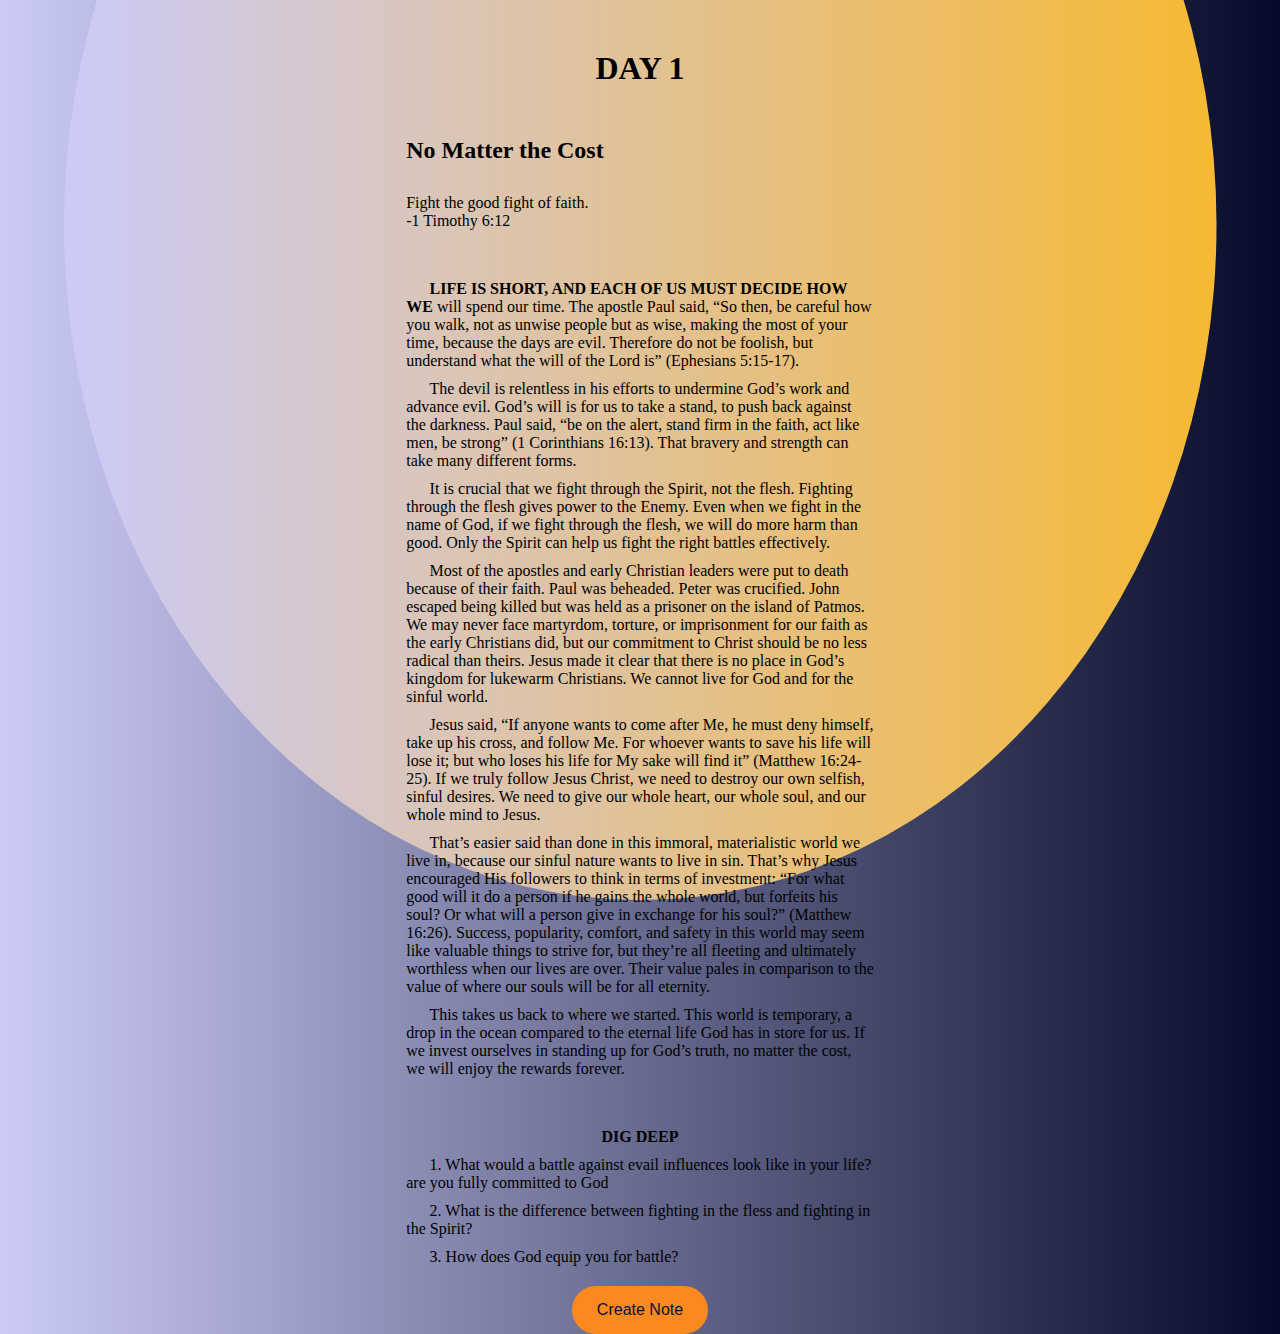
==== day1.html @ 7e3f67ee "restructure folder" ====
<!DOCTYPE html>
<html lang="en">
<head>
    <meta charset="UTF-8">
    <meta name="viewport" content="width=device-width, initial-scale=1.0">
    <link rel="stylesheet" href="style.css">
    <title>Day 1</title>
</head>
<body>
    <section>
      <div class="devotional">
        <h1 class="devo-days"> DAY 1</h1>
        <h2 class="devo-title">No Matter the Cost</h2>
        <p class="devo-verse"> Fight the good fight of faith.
          <br>-1 Timothy 6:12</p>
        <p class="devo-content"><strong>LIFE IS SHORT, AND EACH OF US MUST DECIDE HOW WE</strong> will spend our time. The apostle Paul said, “So then, be careful how you walk, not as unwise people but as wise, making the most of your time, because the days are evil. Therefore do not be foolish, but understand what the will of the Lord is” (Ephesians 5:15-17).</p>
        <p class="devo-content">The devil is relentless in his efforts to undermine God’s work and advance evil. God’s will is for us to take a stand, to push back against the darkness. Paul said, “be on the alert, stand firm in the faith, act like men, be strong” (1 Corinthians 16:13). That bravery and strength can take many different forms.</p>
        <p class="devo-content"> It is crucial that we fight through the Spirit, not the flesh. Fighting through the flesh gives power to the Enemy. Even when we fight in the name of God, if we fight through the flesh, we will do more harm than good. Only the Spirit can help us fight the right battles effectively.</p>
        <p class="devo-content">Most of the apostles and early Christian leaders were put to death because of their faith. Paul was beheaded. Peter was crucified. John escaped being killed but was held as a prisoner on the island of Patmos. We may never face martyrdom, torture, or imprisonment for our faith as the early Christians did, but our commitment to Christ should be no less radical than theirs. Jesus made it clear that there is no place in God’s kingdom for lukewarm Christians. We cannot live for God and for the sinful world.</p>
        <p class="devo-content">Jesus said, “If anyone wants to come after Me, he must deny himself, take up his cross, and follow Me. For whoever wants to save his life will lose it; but who loses his life for My sake will find it” (Matthew 16:24-25). If we truly follow Jesus Christ, we need to destroy our own selfish, sinful desires. We need to give our whole heart, our whole soul, and our whole mind to Jesus.</p>
        <p class="devo-content">That’s easier said than done in this immoral, materialistic world we live in, because our sinful nature wants to live in sin. That’s why Jesus encouraged His followers to think in terms of investment: “For what good will it do a person if he gains the whole world, but forfeits his soul? Or what will a person give in exchange for his soul?” (Matthew 16:26). Success, popularity, comfort, and safety in this world may seem like valuable things to strive for, but they’re all fleeting and ultimately worthless when our lives are over. Their value pales in comparison to the value of where our souls will be for all eternity.</p>
        <p class="devo-content">This takes us back to where we started. This world is temporary, a drop in the ocean compared to the eternal life God has in store for us. If we invest ourselves in standing up for God’s truth, no matter the cost, we will enjoy the rewards forever. </p> 
        <p class="devo-deep-dive"><strong>DIG DEEP</strong></p>
        <p class="deep-dive-questions">1. What would a battle against evail influences look like in your life? are you fully committed to God</p>
        <p class="deep-dive-questions">2. What is the difference between fighting in the fless and fighting in the Spirit?</p>
        <p class="deep-dive-questions">3. How does God equip you for battle?</p>
      <div class="notes-container">
        <button class="create-btn">Create Note</button>
        <div class="notes-content">
        </div>
      </div>
    </section>
<script src="script.js"></script>
</body>
</html>
</body>
</html>
---- style.css ----
*{
  margin: 0;
  padding: 0;
  box-sizing: border-box;
 }

 body {
  font-family: 'Times New Roman', Times, serif;
  background: linear-gradient(to right, rgb(204, 203, 248), rgb(4, 10, 39));
  max-width: 100vw;
  max-height: 100vh;
  display: flex;
  align-items: center;
  justify-content: center;
  text-align: center;
}

.title-container {
  width: 600px;
  height: 800px;
  position: relative;
  background-color: rgb(2, 20, 53);
  border-radius: 50px;
  box-shadow: 0 5px 15px rgba(0, 0, 0, .35);
  display: flex;
  align-items: center;
  justify-content: center;
  border: 2px solid orange;
}

.title-container::before {
  background: rgb(247, 185, 51);
  width: 500px;
  height: 500px;
  position: absolute;
  display: flex;
}

.devotion-description {
  color: white;
  text-align: center;
  font-size: 18px;
  letter-spacing: 5px;
  
}

.devotion-description-line1, .devotion-description-line2 {
  color: rgb(247, 185, 51);
  text-align: center;
  font-size: 18px;
  letter-spacing: 5px;
  
}


.title-bold {
  color: white;
  text-align: center;
  font-size: 60px;
  letter-spacing: 5px;
  margin-top: 100px;
  
}

.title-pursuit {
  color: rgb(247, 185, 51);
  text-align: center;
  font-size: 60px;
  letter-spacing: 5px;
  
}

.title-image {
  max-width: 100%;
  max-height: 100%;
}

.author {
  color: white;
  text-align: center;
  font-size: 18px;
  letter-spacing: 5px;
}

.begin-btn {
  background-color: rgb(2, 20, 53);
  border: 1px solid rgb(247, 185, 51);
  color: rgb(247, 185, 51);
  font-size: 24px;
  text-transform: uppercase;
  letter-spacing: 2px;
  font-family: 'Times New Roman', Times, serif;
  margin-top: 50px;
  cursor: pointer;
  width: 150px;
  height: 50px;
  transition: 0.8s;
  position: relative;
  overflow: hidden;
  border-radius: 10px;
}

.begin-btn:hover {
  color: rgb(2, 20, 53);
  background-color: orange;
  transition: 0.8s;
}

section {
  position: relative;
  max-width:60%;
  height: 100vh;
  display: flex;
  justify-content: center;
  align-items: top;
  padding: 50px;
}

section::before {
  content: "";
  position: absolute;
  bottom: 0;
  left: 50%;
  width: 60%;
  height: 60%;
  background: linear-gradient(to right, rgb(204, 203, 248), rgb(247, 185, 51));
  border-radius: 50%;
  transform: translateX(-50%) scale(2.5);
  transform-origin: bottom;
}

section .content {
  position: relative;
  z-index: 1;
  max-width: 60%;
  min-width: 40%;
  text-align: center;
  height: 50%
}

section .content h2 {
  font-size: 48px;
}

section .content p {
  font-size: 24px;
  margin-bottom: 100px;
}

.days {
  background-color: rgb(2, 20, 53);
  border: 1px solid rgb(247, 185, 51);
  color: rgb(247, 185, 51);
  font-size: 24px;
  font-family: 'Times New Roman', Times, serif;
  margin: 0 auto;
  cursor: pointer;
  width: 50px;
  height: 50px;
  border-radius: 25px;
  z-index: 1;
  margin-top: auto;
}

.days:hover {
  color: rgb(2, 20, 53);
  background-color: orange;
  transition: 0.8s;
  border: 1px solid black;
}

.devotional {
  position: relative;
  z-index: 1;
  max-width: 70%;
  min-width: 50%;
  text-align: center;
}

.devo-days {
  margin-top: 0px;
  margin-bottom: 50px;
}

.devo-title, .devo-verse {
  text-align: left;
  
}
.devo-title{
  margin-bottom: 30px;
}
.devo-verse {
  margin-bottom:50px;
}

.devo-content, .deep-dive-questions {
  margin-top: 10px;
  text-align: left;
  text-indent: 5%;
}

.devo-deep-dive {
  text-align: center;
  margin-top:50px;
}

.notes-container button {
  display:flex;
  text-align: center;
  background: rgb(250, 137, 32);
  color: rgb(2, 20, 53);
  font-size: 16px;
  outline: 0;
  border: 0;
  border-radius: 40px;
  padding: 15px 25px;
  margin: 20px auto;
  cursor: pointer;
}

.input-box {
  position: relative;
  text-align: left;
  width: 100%;
  max-width: 500px;
  min-height: 150px;
  background: white;
  color: black;
  padding: 20px;
  margin: 50px auto;
  outline: none;
  border-radius: 5px;
  display: none;
}
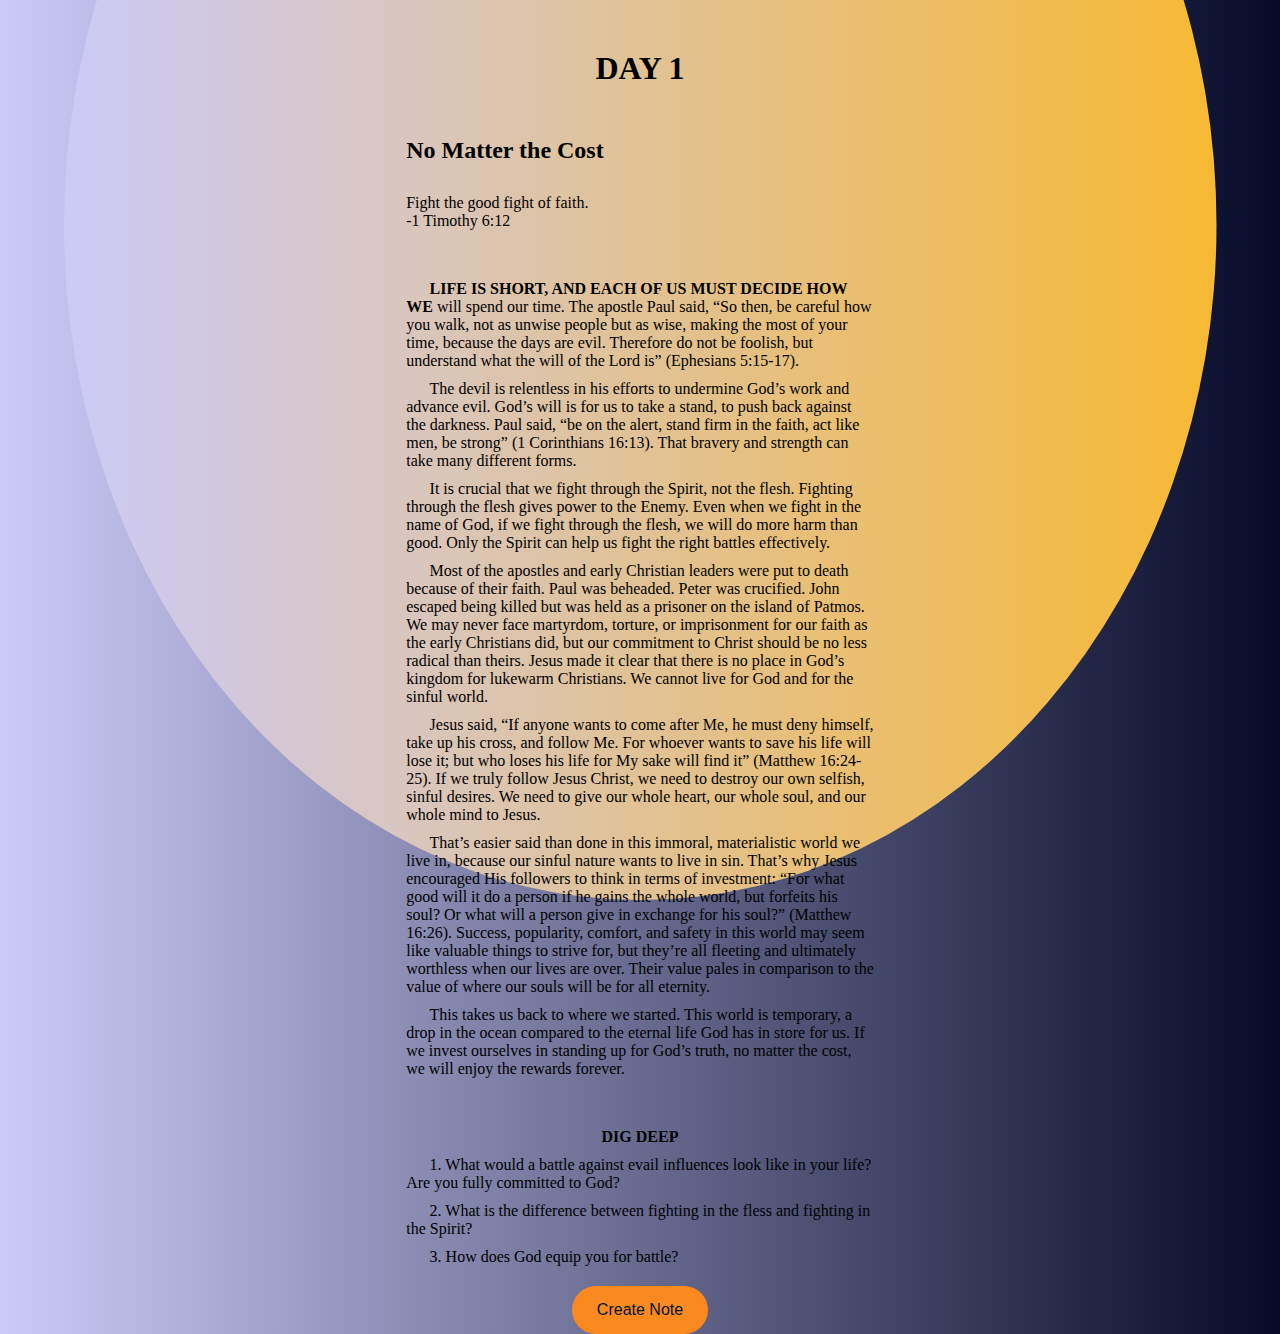
==== commit b0240f4d: "fix notes box" ====
--- a/day1.html
+++ b/day1.html
@@ -21,7 +21,7 @@
         <p class="devo-content">That’s easier said than done in this immoral, materialistic world we live in, because our sinful nature wants to live in sin. That’s why Jesus encouraged His followers to think in terms of investment: “For what good will it do a person if he gains the whole world, but forfeits his soul? Or what will a person give in exchange for his soul?” (Matthew 16:26). Success, popularity, comfort, and safety in this world may seem like valuable things to strive for, but they’re all fleeting and ultimately worthless when our lives are over. Their value pales in comparison to the value of where our souls will be for all eternity.</p>
         <p class="devo-content">This takes us back to where we started. This world is temporary, a drop in the ocean compared to the eternal life God has in store for us. If we invest ourselves in standing up for God’s truth, no matter the cost, we will enjoy the rewards forever. </p> 
         <p class="devo-deep-dive"><strong>DIG DEEP</strong></p>
-        <p class="deep-dive-questions">1. What would a battle against evail influences look like in your life? are you fully committed to God</p>
+        <p class="deep-dive-questions">1. What would a battle against evail influences look like in your life? Are you fully committed to God?</p>
         <p class="deep-dive-questions">2. What is the difference between fighting in the fless and fighting in the Spirit?</p>
         <p class="deep-dive-questions">3. How does God equip you for battle?</p>
       <div class="notes-container">
--- a/style.css
+++ b/style.css
@@ -8,8 +8,6 @@
  body {
   font-family: 'Times New Roman', Times, serif;
   background: linear-gradient(to right, rgb(204, 203, 248), rgb(4, 10, 39));
-  max-width: 100vw;
-  max-height: 100vh;
   display: flex;
   align-items: center;
   justify-content: center;
@@ -17,8 +15,8 @@
 }
 
 .title-container {
-  width: 600px;
-  height: 800px;
+  width: 80%;
+  height: 80%;
   position: relative;
   background-color: rgb(2, 20, 53);
   border-radius: 50px;
@@ -27,14 +25,6 @@
   align-items: center;
   justify-content: center;
   border: 2px solid orange;
-}
-
-.title-container::before {
-  background: rgb(247, 185, 51);
-  width: 500px;
-  height: 500px;
-  position: absolute;
-  display: flex;
 }
 
 .devotion-description {
